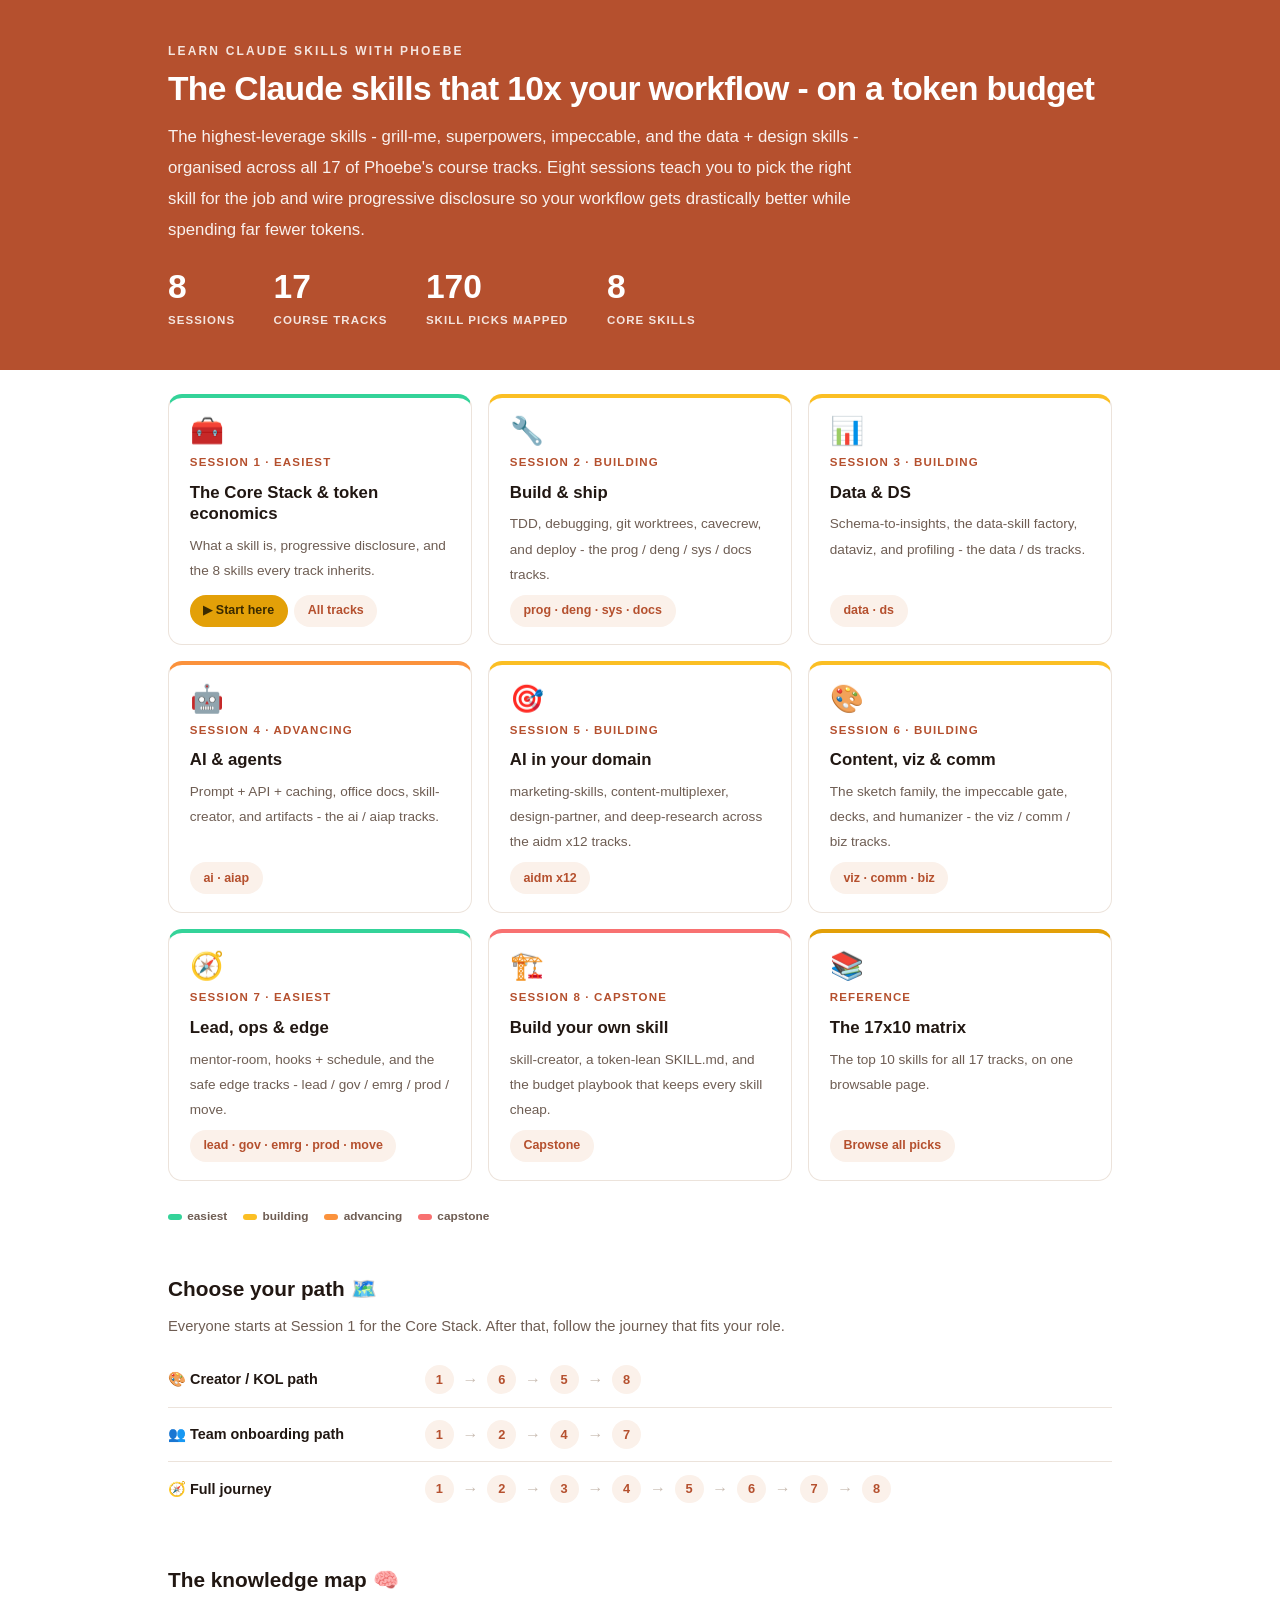
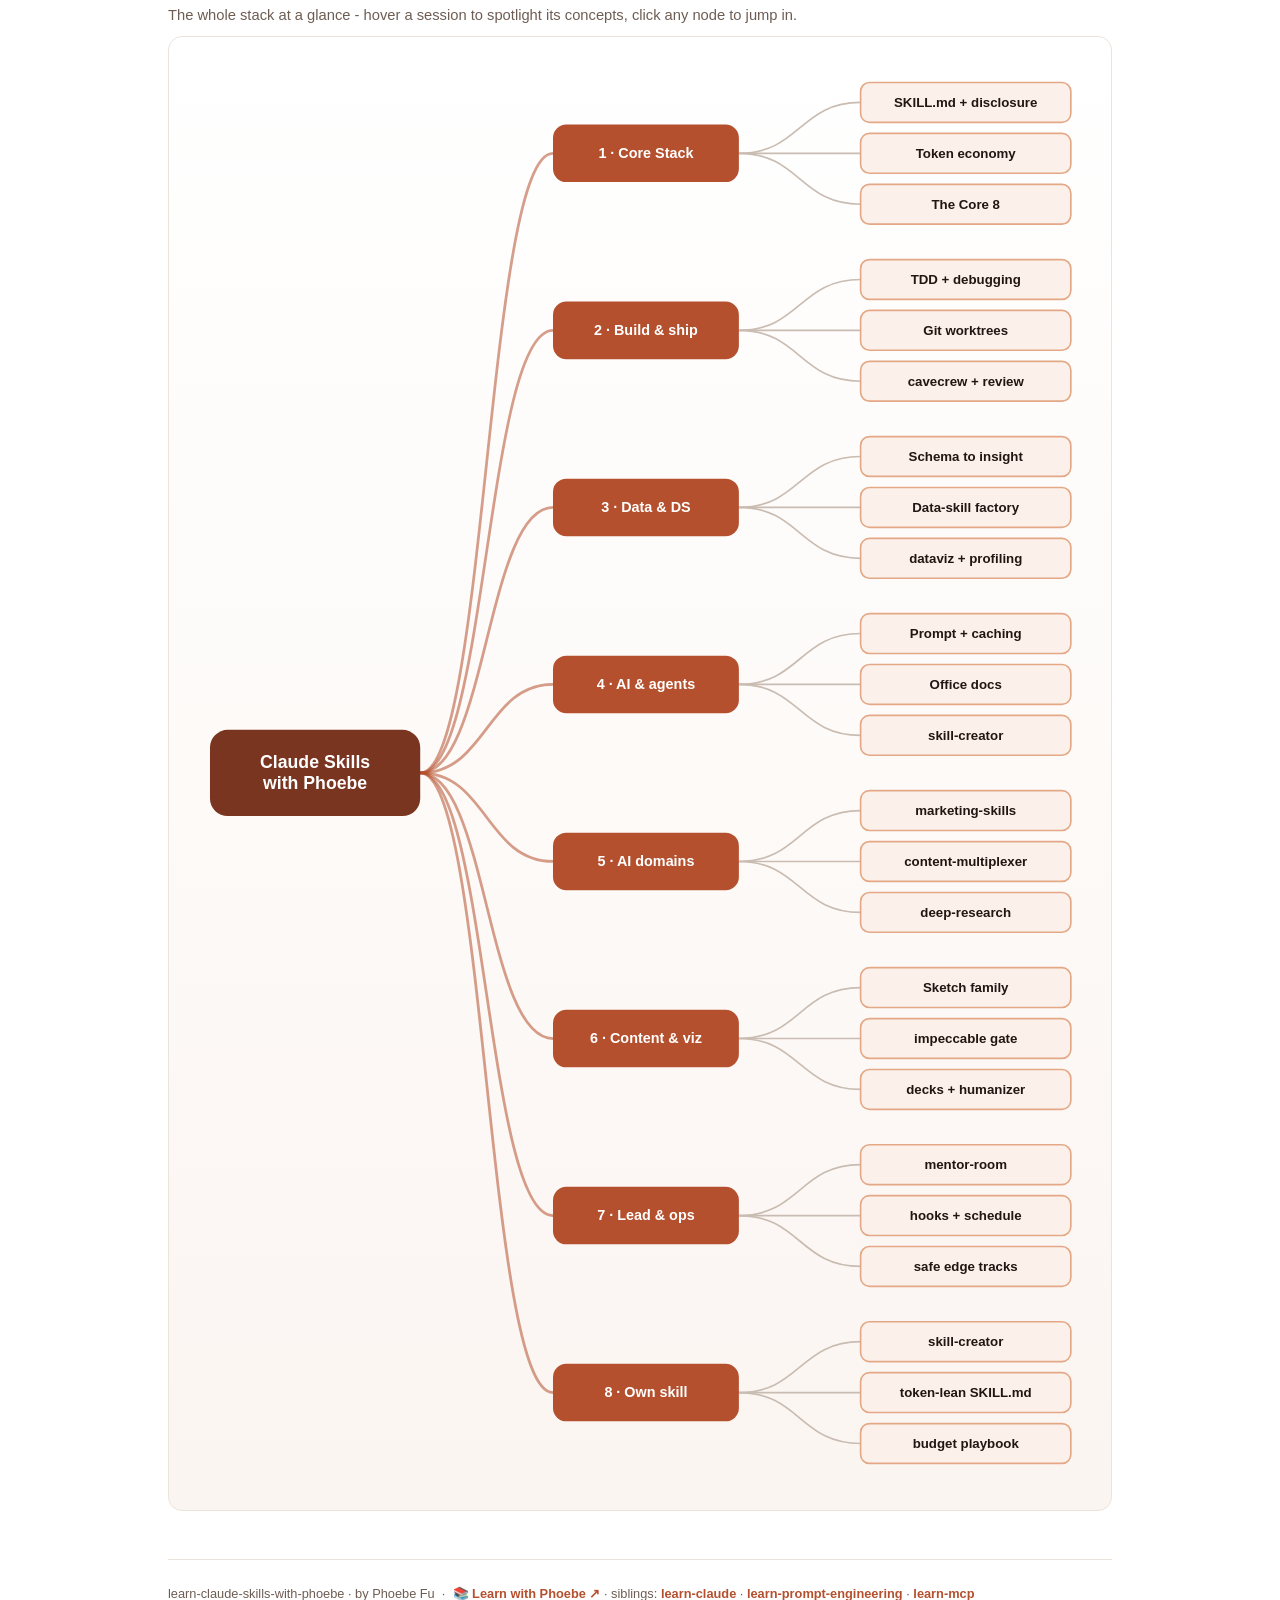
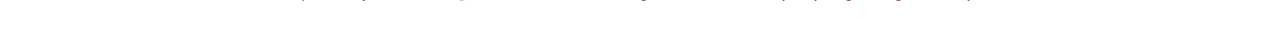
==== index.html @ eaba7125 "learn-claude-skills-with-phoebe: 8-session token-lean skill course + 17x10 matrix Co-Authored-By: Cl" ====
<!DOCTYPE html>
<html lang="en">
<head>
<meta charset="UTF-8">
<meta name="viewport" content="width=device-width, initial-scale=1.0">
<title>learn claude skills with phoebe - the token-lean skill stack</title>
<link rel="stylesheet" href="assets/style.css?v=1">
<style>
  .stats-row { display: flex; gap: 2.4rem; margin-top: 1.5rem; flex-wrap: wrap; }
  .stat b { display: block; font-size: 2.1rem; font-weight: 800; line-height: 1.05; font-variant-numeric: tabular-nums; }
  .stat span { font-size: .72rem; opacity: .85; text-transform: uppercase; letter-spacing: .09em; font-weight: 600; }

  .course-grid { display: grid; grid-template-columns: repeat(auto-fit, minmax(17rem, 1fr)); gap: 1rem; margin-top: 1.5rem; }
  .course-card {
    border: 1px solid var(--hairline);
    border-top: 4px solid var(--diff, var(--indigo));
    border-radius: var(--radius);
    padding: 1.2rem 1.3rem 1.1rem;
    display: flex;
    flex-direction: column;
    gap: .5rem;
    text-decoration: none;
    color: var(--ink);
    background: #fff;
    transition: box-shadow .15s ease, border-color .15s ease, transform .15s ease;
    position: relative;
  }
  .course-card:hover { border-color: var(--indigo-soft); border-top-color: var(--diff, var(--indigo)); box-shadow: 0 8px 28px rgba(122,53,32,.14); transform: translateY(-3px); }
  .course-card .cicon { font-size: 1.7rem; line-height: 1; }
  .course-card .cnum { font-size: .72rem; font-weight: 700; color: var(--indigo); text-transform: uppercase; letter-spacing: .1em; }
  .course-card h3 { font-size: 1.05rem; font-weight: 800; line-height: 1.3; }
  .course-card p { font-size: .85rem; color: var(--muted); flex: 1; }
  .course-card .meta { display: flex; gap: .4rem; flex-wrap: wrap; }

  .diff-legend { display: flex; gap: 1rem; margin-top: 1.6rem; font-size: .74rem; color: var(--muted); font-weight: 600; flex-wrap: wrap; }
  .diff-legend i { display: inline-block; width: .85rem; height: .35rem; border-radius: 999px; margin-right: .35rem; vertical-align: middle; }

  .paths { margin-top: 2.6rem; }
  .paths h2 { font-size: 1.3rem; font-weight: 800; margin-bottom: .3rem; }
  .paths .plede { color: var(--muted); font-size: .92rem; margin-bottom: .8rem; }
  .path { display: flex; gap: .55rem; align-items: center; padding: .75rem 0; border-bottom: .5px solid var(--hairline); flex-wrap: wrap; }
  .path:last-child { border-bottom: none; }
  .path b { min-width: 15.5rem; font-size: .9rem; }
  .path .pstep { background: var(--indigo-50); color: var(--indigo); border-radius: 999px; padding: .16rem .68rem; font-weight: 700; font-size: .8rem; text-decoration: none; transition: all .12s ease; }
  .path .pstep:hover { background: var(--indigo); color: #fff; }
  .path .parr { color: var(--faint); font-weight: 700; }

  .mm-section { margin-top: 1.6rem; }
  .mm-section h2 { font-size: 1.3rem; font-weight: 800; margin-bottom: .2rem; }
  .mm-section .mm-lede { color: var(--muted); font-size: .92rem; margin-bottom: .4rem; }
  .mm-wrap { border: 1px solid var(--hairline); border-radius: var(--radius); background: linear-gradient(180deg,#fff, #FBF5F1); padding: .6rem; overflow-x: auto; }
  .mm-svg { width: 100%; height: auto; display: block; max-width: 60rem; margin: 0 auto; min-width: 34rem; }
  .mm-link { cursor: pointer; text-decoration: none; }
  .mm-node rect { transition: opacity .15s ease, filter .15s ease; }
  .mm-node text { pointer-events: none; }
  .mm-link:hover .mm-node rect { filter: brightness(1.06); }
  .mm-edge { transition: opacity .15s ease; }
</style>
</head>
<body>

<header class="masthead">
  <div class="wrap">
    <div class="eyebrow">Learn Claude Skills with Phoebe</div>
    <h1>The Claude skills that <span class="accent">10x your workflow</span> - on a token budget</h1>
    <p class="sub">The highest-leverage skills - grill-me, superpowers, impeccable, and the data + design skills - organised across all 17 of Phoebe's course tracks. Eight sessions teach you to pick the right skill for the job and wire progressive disclosure so your workflow gets drastically better while spending far fewer tokens.</p>
    <div class="stats-row">
      <div class="stat"><b data-count="8">8</b><span>sessions</span></div>
      <div class="stat"><b data-count="17">17</b><span>course tracks</span></div>
      <div class="stat"><b data-count="170">170</b><span>skill picks mapped</span></div>
      <div class="stat"><b data-count="8">8</b><span>core skills</span></div>
    </div>
  </div>
</header>

<main class="wrap">


  <section class="section">
    <div class="course-grid">
      <a class="course-card" href="courses/01-core-stack.html" style="--diff:#34D399">
        <span class="cicon">🧰</span>
        <span class="cnum">Session 1 · easiest</span>
        <h3>The Core Stack &amp; token economics</h3>
        <p>What a skill is, progressive disclosure, and the 8 skills every track inherits.</p>
        <span class="meta"><span class="pill amber">▶ Start here</span><span class="pill light">All tracks</span></span>
      </a>
      <a class="course-card" href="courses/02-build-ship.html" style="--diff:#FBBF24">
        <span class="cicon">🔧</span>
        <span class="cnum">Session 2 · building</span>
        <h3>Build &amp; ship</h3>
        <p>TDD, debugging, git worktrees, cavecrew, and deploy - the prog / deng / sys / docs tracks.</p>
        <span class="meta"><span class="pill light">prog · deng · sys · docs</span></span>
      </a>
      <a class="course-card" href="courses/03-data-ds.html" style="--diff:#FBBF24">
        <span class="cicon">📊</span>
        <span class="cnum">Session 3 · building</span>
        <h3>Data &amp; DS</h3>
        <p>Schema-to-insights, the data-skill factory, dataviz, and profiling - the data / ds tracks.</p>
        <span class="meta"><span class="pill light">data · ds</span></span>
      </a>
      <a class="course-card" href="courses/04-ai-agents.html" style="--diff:#FB923C">
        <span class="cicon">🤖</span>
        <span class="cnum">Session 4 · advancing</span>
        <h3>AI &amp; agents</h3>
        <p>Prompt + API + caching, office docs, skill-creator, and artifacts - the ai / aiap tracks.</p>
        <span class="meta"><span class="pill light">ai · aiap</span></span>
      </a>
      <a class="course-card" href="courses/05-ai-domains.html" style="--diff:#FBBF24">
        <span class="cicon">🎯</span>
        <span class="cnum">Session 5 · building</span>
        <h3>AI in your domain</h3>
        <p>marketing-skills, content-multiplexer, design-partner, and deep-research across the aidm x12 tracks.</p>
        <span class="meta"><span class="pill light">aidm x12</span></span>
      </a>
      <a class="course-card" href="courses/06-content-viz-comm.html" style="--diff:#FBBF24">
        <span class="cicon">🎨</span>
        <span class="cnum">Session 6 · building</span>
        <h3>Content, viz &amp; comm</h3>
        <p>The sketch family, the impeccable gate, decks, and humanizer - the viz / comm / biz tracks.</p>
        <span class="meta"><span class="pill light">viz · comm · biz</span></span>
      </a>
      <a class="course-card" href="courses/07-lead-ops-edge.html" style="--diff:#34D399">
        <span class="cicon">🧭</span>
        <span class="cnum">Session 7 · easiest</span>
        <h3>Lead, ops &amp; edge</h3>
        <p>mentor-room, hooks + schedule, and the safe edge tracks - lead / gov / emrg / prod / move.</p>
        <span class="meta"><span class="pill light">lead · gov · emrg · prod · move</span></span>
      </a>
      <a class="course-card" href="courses/08-build-your-own-skill.html" style="--diff:#F87171">
        <span class="cicon">🏗️</span>
        <span class="cnum">Session 8 · capstone</span>
        <h3>Build your own skill</h3>
        <p>skill-creator, a token-lean SKILL.md, and the budget playbook that keeps every skill cheap.</p>
        <span class="meta"><span class="pill light">Capstone</span></span>
      </a>
      <a class="course-card" href="00-matrix.html" style="--diff:#E3A008">
        <span class="cicon">📚</span>
        <span class="cnum">Reference</span>
        <h3>The 17x10 matrix</h3>
        <p>The top 10 skills for all 17 tracks, on one browsable page.</p>
        <span class="meta"><span class="pill light">Browse all picks</span></span>
      </a>
    </div>
    <div class="diff-legend">
      <span><i style="background:#34D399"></i>easiest</span>
      <span><i style="background:#FBBF24"></i>building</span>
      <span><i style="background:#FB923C"></i>advancing</span>
      <span><i style="background:#F87171"></i>capstone</span>
    </div>

    <div class="paths">
      <h2>Choose your path 🗺️</h2>
      <p class="plede">Everyone starts at Session 1 for the Core Stack. After that, follow the journey that fits your role.</p>
      <div class="path"><b>🎨 Creator / KOL path</b>
        <a class="pstep" href="courses/01-core-stack.html">1</a><span class="parr">→</span>
        <a class="pstep" href="courses/06-content-viz-comm.html">6</a><span class="parr">→</span>
        <a class="pstep" href="courses/05-ai-domains.html">5</a><span class="parr">→</span>
        <a class="pstep" href="courses/08-build-your-own-skill.html">8</a>
      </div>
      <div class="path"><b>👥 Team onboarding path</b>
        <a class="pstep" href="courses/01-core-stack.html">1</a><span class="parr">→</span>
        <a class="pstep" href="courses/02-build-ship.html">2</a><span class="parr">→</span>
        <a class="pstep" href="courses/04-ai-agents.html">4</a><span class="parr">→</span>
        <a class="pstep" href="courses/07-lead-ops-edge.html">7</a>
      </div>
      <div class="path"><b>🧭 Full journey</b>
        <a class="pstep" href="courses/01-core-stack.html">1</a><span class="parr">→</span>
        <a class="pstep" href="courses/02-build-ship.html">2</a><span class="parr">→</span>
        <a class="pstep" href="courses/03-data-ds.html">3</a><span class="parr">→</span>
        <a class="pstep" href="courses/04-ai-agents.html">4</a><span class="parr">→</span>
        <a class="pstep" href="courses/05-ai-domains.html">5</a><span class="parr">→</span>
        <a class="pstep" href="courses/06-content-viz-comm.html">6</a><span class="parr">→</span>
        <a class="pstep" href="courses/07-lead-ops-edge.html">7</a><span class="parr">→</span>
        <a class="pstep" href="courses/08-build-your-own-skill.html">8</a>
      </div>
    </div>
  </section>

  <section class="section mm-section">
    <h2>The knowledge map 🧠</h2>
    <p class="mm-lede">The whole stack at a glance - hover a session to spotlight its concepts, click any node to jump in.</p>
    <div class="mm-wrap"><div id="mindmap"></div></div>
  </section>

  <footer class="pagefoot">
    <span>learn-claude-skills-with-phoebe · by Phoebe Fu &nbsp;·&nbsp; 📚 <a href="https://phoebefu6.github.io/learn-with-phoebe/">Learn with Phoebe ↗</a> · siblings: <a href="https://phoebefu6.github.io/learn-claude-with-phoebe/">learn-claude</a> · <a href="https://phoebefu6.github.io/learn-prompt-engineering-with-phoebe/">learn-prompt-engineering</a> · <a href="https://phoebefu6.github.io/learn-mcp-with-phoebe/">learn-mcp</a></span>
  </footer>
</main>

<script>
window.MINDMAP_DATA = {
  title: "Claude Skills\nwith Phoebe",
  centerColor: "#7A3520",
  sessions: [
    { label: "Core Stack", href: "courses/01-core-stack.html", color: "#34D399",
      concepts: [
        { label: "SKILL.md + disclosure", href: "courses/01-core-stack.html" },
        { label: "Token economy", href: "courses/01-core-stack.html" },
        { label: "The Core 8", href: "courses/01-core-stack.html" } ] },
    { label: "Build & ship", href: "courses/02-build-ship.html", color: "#FBBF24",
      concepts: [
        { label: "TDD + debugging", href: "courses/02-build-ship.html" },
        { label: "Git worktrees", href: "courses/02-build-ship.html" },
        { label: "cavecrew + review", href: "courses/02-build-ship.html" } ] },
    { label: "Data & DS", href: "courses/03-data-ds.html", color: "#FBBF24",
      concepts: [
        { label: "Schema to insight", href: "courses/03-data-ds.html" },
        { label: "Data-skill factory", href: "courses/03-data-ds.html" },
        { label: "dataviz + profiling", href: "courses/03-data-ds.html" } ] },
    { label: "AI & agents", href: "courses/04-ai-agents.html", color: "#FB923C",
      concepts: [
        { label: "Prompt + caching", href: "courses/04-ai-agents.html" },
        { label: "Office docs", href: "courses/04-ai-agents.html" },
        { label: "skill-creator", href: "courses/04-ai-agents.html" } ] },
    { label: "AI domains", href: "courses/05-ai-domains.html", color: "#FBBF24",
      concepts: [
        { label: "marketing-skills", href: "courses/05-ai-domains.html" },
        { label: "content-multiplexer", href: "courses/05-ai-domains.html" },
        { label: "deep-research", href: "courses/05-ai-domains.html" } ] },
    { label: "Content & viz", href: "courses/06-content-viz-comm.html", color: "#FBBF24",
      concepts: [
        { label: "Sketch family", href: "courses/06-content-viz-comm.html" },
        { label: "impeccable gate", href: "courses/06-content-viz-comm.html" },
        { label: "decks + humanizer", href: "courses/06-content-viz-comm.html" } ] },
    { label: "Lead & ops", href: "courses/07-lead-ops-edge.html", color: "#34D399",
      concepts: [
        { label: "mentor-room", href: "courses/07-lead-ops-edge.html" },
        { label: "hooks + schedule", href: "courses/07-lead-ops-edge.html" },
        { label: "safe edge tracks", href: "courses/07-lead-ops-edge.html" } ] },
    { label: "Own skill", href: "courses/08-build-your-own-skill.html", color: "#F87171",
      concepts: [
        { label: "skill-creator", href: "courses/08-build-your-own-skill.html" },
        { label: "token-lean SKILL.md", href: "courses/08-build-your-own-skill.html" },
        { label: "budget playbook", href: "courses/08-build-your-own-skill.html" } ] }
  ]
};
</script>
<script src="assets/mindmap.js?v=1"></script>
<script src="assets/app.js?v=1"></script>
</body>
</html>
---- assets/style.css ----
/* learn-claude-with-phoebe - editorial bold design system
   Accent: indigo #B5502E · Ink: #211712 · Flagship: amber #E3A008 */

:root {
  --indigo: #B5502E;
  --indigo-deep: #7A3520;
  --indigo-mid: #CC785C;
  --indigo-soft: #E4A886;
  --indigo-50: #FBF1EA;
  --ink: #211712;
  --muted: #6E5D53;
  --faint: #C9BCB2;
  --hairline: #ECE3DB;
  --amber: #E3A008;
  --amber-ink: #3A2A00;
  --amber-50: #FFF6E2;
  --paper: #FFFFFF;
  --code-bg: #211712;
  --code-ink: #EADFD6;
  --radius: 14px;
}

* { margin: 0; padding: 0; box-sizing: border-box; }

html { font-size: 16px; scroll-behavior: smooth; }
html.zoom-125 { font-size: 20px; }
html.zoom-150 { font-size: 24px; }

body {
  font-family: "Inter", -apple-system, BlinkMacSystemFont, "Segoe UI", Roboto, sans-serif;
  background: var(--paper);
  color: var(--ink);
  line-height: 1.85;
  font-feature-settings: "tnum";
}

.wrap { max-width: 62rem; margin: 0 auto; padding: 0 1.5rem; }

/* ---------- header band ---------- */
.masthead {
  background: var(--indigo);
  color: #fff;
  padding: 2.5rem 0 2.25rem;
}
.masthead .eyebrow {
  font-size: .75rem;
  letter-spacing: .18em;
  text-transform: uppercase;
  opacity: .85;
  font-weight: 600;
}
.masthead h1 {
  font-size: 2.1rem;
  line-height: 1.15;
  font-weight: 800;
  margin: .5rem 0 .75rem;
  letter-spacing: -.02em;
}
.masthead h1 .accent { color: inherit; }
.masthead .sub { font-size: 1.05rem; opacity: .92; max-width: 44rem; }

.chip-row { display: flex; flex-wrap: wrap; gap: .5rem; margin-top: 1.1rem; }
.chip {
  display: inline-flex;
  align-items: center;
  gap: .35rem;
  border-radius: 999px;
  padding: .25rem .8rem;
  font-size: .78rem;
  font-weight: 600;
  white-space: nowrap;
}
.chip.level { background: #fff; color: var(--indigo); }
.chip.audience { background: rgba(255,255,255,.16); color: #fff; border: 1px solid rgba(255,255,255,.35); }
.chip.time { background: var(--ink); color: #fff; font-variant-numeric: tabular-nums; }

/* ---------- agenda bar ---------- */
.agenda {
  display: flex;
  border-radius: 999px;
  overflow: hidden;
  margin: 1.4rem 0 0;
  font-size: .72rem;
  font-weight: 600;
  text-align: center;
  color: #fff;
}
.agenda span { padding: .45rem .3rem; white-space: nowrap; overflow: hidden; text-overflow: ellipsis; }
.agenda .a1 { background: var(--indigo-deep); }
.agenda .a2 { background: var(--indigo-mid); }
.agenda .a3 { background: var(--amber); color: var(--amber-ink); }
.agenda .a4 { background: var(--indigo-soft); }

/* ---------- toolbar ---------- */
.toolbar {
  position: sticky;
  top: 0;
  z-index: 40;
  background: rgba(255,255,255,.94);
  backdrop-filter: blur(6px);
  border-bottom: 1px solid var(--hairline);
  padding: .55rem 0;
}
.toolbar .wrap { display: flex; align-items: center; gap: .6rem; }
.toolbar .crumb { font-size: .8rem; color: var(--muted); font-weight: 600; margin-right: auto; }
.toolbar .crumb a { color: var(--indigo); text-decoration: none; }
.btn {
  border: 1px solid var(--hairline);
  background: #fff;
  color: var(--ink);
  border-radius: 999px;
  padding: .35rem .9rem;
  font-size: .78rem;
  font-weight: 600;
  cursor: pointer;
  font-family: inherit;
  transition: all .15s ease;
}
.btn:hover { border-color: var(--indigo); color: var(--indigo); }
.btn.primary { background: var(--indigo); border-color: var(--indigo); color: #fff; }
.btn.primary:hover { background: var(--indigo-deep); }

/* ---------- sections ---------- */
main { padding: 2.5rem 0 4rem; }

.section { margin-bottom: 2.8rem; }
.section-kicker { margin-bottom: 1rem; }
.section-kicker .klabel {
  display: block;
  font-size: .72rem;
  text-transform: uppercase;
  letter-spacing: .1em;
  color: var(--indigo);
  font-weight: 700;
  margin-bottom: .35rem;
}
.section-kicker h2 {
  font-size: 1.45rem;
  font-weight: 800;
  letter-spacing: -.01em;
  display: flex;
  align-items: center;
  gap: .7rem;
  flex-wrap: wrap;
}
.section-kicker .tag {
  border-radius: 999px;
  padding: .18rem .7rem;
  font-size: .7rem;
  font-weight: 700;
  text-transform: uppercase;
  letter-spacing: .08em;
}
.tag.concept { background: var(--indigo-50); color: var(--indigo); }
.tag.demo { background: var(--amber-50); color: var(--amber-ink); }
.tag.exercise { background: var(--ink); color: #fff; }

.lede { color: var(--muted); max-width: 46rem; margin-bottom: 1.4rem; line-height: 1.8; }

/* live vs self-study markers on cards */
.mode {
  font-size: .64rem;
  font-weight: 700;
  text-transform: uppercase;
  letter-spacing: .07em;
  padding: .14rem .6rem;
  border-radius: 999px;
  flex: none;
}
.mode.live { background: var(--indigo); color: #fff; }
.mode.self { background: #fff; color: var(--muted); border: 1px solid var(--hairline); }

/* ---------- accordions ---------- */
details.card {
  border: 1px solid var(--hairline);
  border-radius: var(--radius);
  margin-bottom: .8rem;
  overflow: hidden;
  background: #fff;
}
details.card[open] { border-color: var(--indigo-soft); box-shadow: 0 8px 28px rgba(181,80,46,.08); }
details.card summary {
  list-style: none;
  cursor: pointer;
  padding: 1rem 1.25rem;
  display: flex;
  align-items: center;
  gap: .75rem;
  font-weight: 700;
  font-size: 1.02rem;
  user-select: none;
}
details.card summary::-webkit-details-marker { display: none; }
details.card summary .dot {
  width: .6rem; height: .6rem;
  border-radius: 999px;
  background: var(--indigo);
  flex: none;
}
details.card summary .mini { margin-left: auto; font-size: .72rem; color: var(--muted); font-weight: 600; white-space: nowrap; }
details.card summary .caret { transition: transform .2s ease; color: var(--indigo); font-size: .8rem; }
details.card[open] summary .caret { transform: rotate(90deg); }
details.card .body { padding: 0 1.25rem 1.4rem; border-top: 1px solid var(--hairline); padding-top: 1.15rem; }
details.card .body p { margin-bottom: 1.05rem; max-width: 48rem; }
details.card .body p:last-child { margin-bottom: 0; }
details.card .body ul, details.card .body ol { margin: 0 0 1.1rem 1.2rem; max-width: 47rem; }
details.card .body li { margin-bottom: .65rem; }
details.card .body h4 { font-size: .95rem; font-weight: 700; margin: 1.1rem 0 .45rem; }
details.card .body h4:first-child { margin-top: 0; }

/* ---------- pills & legends ---------- */
.legend { display: flex; flex-wrap: wrap; gap: .5rem; margin: 0 0 1.2rem; }
.pill {
  display: inline-flex;
  align-items: center;
  gap: .4rem;
  border-radius: 999px;
  padding: .28rem .85rem;
  font-size: .78rem;
  font-weight: 600;
}
.pill.solid { background: var(--indigo); color: #fff; }
.pill.light { background: var(--indigo-50); color: var(--indigo); }
.pill.inkpill { background: var(--ink); color: #fff; }
.pill.amber, .pill.peach { background: var(--amber); color: var(--amber-ink); }
.pill.bare { color: var(--faint); }

/* ---------- 4D grid ---------- */
.grid-2 { display: grid; grid-template-columns: repeat(auto-fit, minmax(15rem, 1fr)); gap: .8rem; margin: .5rem 0 1rem; }
.d-card {
  border: 1px solid var(--hairline);
  border-left: 4px solid var(--indigo);
  border-radius: 10px;
  padding: 1rem 1.1rem;
}
.d-card h4 { font-size: .95rem; margin-bottom: .3rem; }
.d-card h4 .lead-letter { color: var(--indigo); }
.d-card p { font-size: .86rem; color: var(--muted); margin: 0; }

/* ---------- tables ---------- */
table.clean { width: 100%; border-collapse: collapse; font-size: .9rem; margin: .4rem 0 1rem; }
table.clean th {
  text-align: left;
  font-size: .72rem;
  text-transform: uppercase;
  letter-spacing: .08em;
  color: var(--muted);
  padding: .5rem .6rem;
  border-bottom: 2px solid var(--ink);
}
table.clean td { padding: .7rem .6rem; border-bottom: .5px solid var(--hairline); vertical-align: top; line-height: 1.7; }
table.clean td:first-child { font-weight: 600; }

/* ---------- prompt boxes ---------- */
.prompt-box {
  position: relative;
  background: var(--code-bg);
  color: var(--code-ink);
  border-radius: var(--radius);
  padding: 1.1rem 1.2rem;
  margin: 1rem 0 1.2rem;
  font-family: "SF Mono", ui-monospace, Menlo, Consolas, monospace;
  font-size: .84rem;
  line-height: 1.65;
  white-space: pre-wrap;
  word-break: break-word;
}
.prompt-box .label {
  position: absolute;
  top: -0.7rem;
  left: 1rem;
  background: var(--indigo);
  color: #fff;
  font-family: "Inter", -apple-system, sans-serif;
  font-size: .68rem;
  font-weight: 700;
  letter-spacing: .06em;
  text-transform: uppercase;
  border-radius: 999px;
  padding: .15rem .7rem;
}
.prompt-box.bad .label { background: var(--faint); color: var(--ink); }
.prompt-box.good .label { background: var(--amber); color: var(--amber-ink); }
.copy-btn {
  position: absolute;
  top: .7rem;
  right: .7rem;
  background: rgba(255,255,255,.1);
  border: 1px solid rgba(255,255,255,.25);
  color: #fff;
  border-radius: 999px;
  padding: .25rem .8rem;
  font-size: .72rem;
  font-weight: 600;
  cursor: pointer;
  font-family: "Inter", -apple-system, sans-serif;
  transition: background .15s ease;
}
.copy-btn:hover { background: rgba(255,255,255,.22); }
.copy-btn.copied { background: var(--amber); border-color: var(--amber); color: var(--amber-ink); }

/* ---------- demo steps ---------- */
.steps { counter-reset: step; margin: .6rem 0 1rem; }
.step {
  display: flex;
  gap: .9rem;
  padding: .85rem 0;
  border-bottom: .5px solid var(--hairline);
}
.step:last-child { border-bottom: none; }
.step::before {
  counter-increment: step;
  content: counter(step);
  flex: none;
  width: 1.7rem; height: 1.7rem;
  border-radius: 999px;
  background: var(--indigo-50);
  color: var(--indigo);
  font-weight: 700;
  font-size: .85rem;
  display: inline-flex;
  align-items: center;
  justify-content: center;
  margin-top: .1rem;
}
.step p { margin: 0; }

/* ---------- callouts ---------- */
.callout {
  border-radius: var(--radius);
  padding: 1rem 1.2rem;
  margin: 1rem 0;
  font-size: .92rem;
}
.callout.tip { background: var(--indigo-50); border-left: 4px solid var(--indigo); }
.callout.win { background: var(--amber-50); border-left: 4px solid var(--amber); }
.callout strong:first-child { display: block; margin-bottom: .2rem; }

.callout.example {
  background: #FFFFFF;
  border: 1px solid var(--hairline);
  border-left: 4px solid var(--amber);
  font-size: .9rem;
}
.callout.example .ex-pill {
  display: inline-block;
  background: var(--amber);
  color: var(--amber-ink);
  border-radius: 999px;
  padding: .15rem .7rem;
  font-size: .68rem;
  font-weight: 700;
  text-transform: uppercase;
  letter-spacing: .06em;
  margin-bottom: .5rem;
}
.callout.example p { margin: 0 0 .75rem; max-width: 47rem; }
.callout.example p:last-child { margin-bottom: 0; }
.callout.example ul { margin: 0 0 0 1.1rem; max-width: 46rem; }
.callout.example li { margin-bottom: .6rem; }
.callout.example li:last-child { margin-bottom: 0; }

/* ---------- zoomable figures ---------- */
figure.zoomable {
  border: 1px solid var(--hairline);
  border-radius: var(--radius);
  padding: 1.2rem;
  margin: 1rem 0 1.4rem;
  cursor: zoom-in;
  transition: box-shadow .15s ease;
  background: #fff;
}
figure.zoomable:hover { box-shadow: 0 8px 28px rgba(181,80,46,.12); }
figure.zoomable svg, figure.zoomable img { width: 100%; height: auto; display: block; }
figure.zoomable figcaption {
  margin-top: .6rem;
  font-size: .76rem;
  color: var(--muted);
  font-weight: 600;
  display: flex;
  align-items: center;
  gap: .4rem;
}

.lightbox {
  position: fixed;
  inset: 0;
  z-index: 100;
  background: rgba(33,23,18,.9);
  display: none;
  align-items: center;
  justify-content: center;
  padding: 3vh 3vw;
  cursor: zoom-out;
}
.lightbox.open { display: flex; }
.lightbox .inner {
  background: #fff;
  border-radius: var(--radius);
  padding: 2rem;
  max-width: 94vw;
  max-height: 92vh;
  overflow: auto;
}
.lightbox .inner svg, .lightbox .inner img { width: min(88vw, 70rem); height: auto; }
.lightbox .close-hint {
  position: fixed;
  top: 1rem; right: 1.4rem;
  color: #fff;
  font-size: .8rem;
  font-weight: 600;
  opacity: .8;
}

/* ---------- courses covered ---------- */
.covered { border: 1px solid var(--hairline); border-radius: var(--radius); overflow: hidden; }
.covered-row {
  display: flex;
  align-items: baseline;
  gap: .8rem;
  padding: .75rem 1.1rem;
  border-bottom: .5px solid var(--hairline);
  font-size: .9rem;
}
.covered-row:last-child { border-bottom: none; }
.covered-row .status { flex: none; }
.covered-row .name { font-weight: 600; }
.covered-row .note { margin-left: auto; color: var(--muted); font-size: .78rem; text-align: right; }

/* ---------- cheat sheet footer ---------- */
.cheat {
  background: var(--ink);
  color: #fff;
  border-radius: var(--radius);
  padding: 1.6rem 1.6rem 1.3rem;
  margin-top: 3rem;
}
.cheat h3 { font-size: 1.1rem; margin-bottom: 1rem; }
.cheat h3 span { color: var(--indigo-soft); }
.cheat .grid-2 { gap: 1rem; }
.cheat .cheat-item { border-left: 3px solid var(--indigo-mid); padding-left: .8rem; }
.cheat .cheat-item b { display: block; font-size: .85rem; color: var(--indigo-soft); }
.cheat .cheat-item span { font-size: .82rem; opacity: .85; }

footer.pagefoot {
  border-top: 1px solid var(--hairline);
  margin-top: 3rem;
  padding: 1.4rem 0 2.5rem;
  font-size: .8rem;
  color: var(--muted);
  display: flex;
  justify-content: space-between;
  flex-wrap: wrap;
  gap: .8rem;
}
footer.pagefoot a { color: var(--indigo); text-decoration: none; font-weight: 600; }

/* ---------- wayfinding: reading progress + section dots + part numbers ---------- */

#progress-bar {
  position: fixed;
  top: 0; left: 0;
  height: 3px;
  width: 0;
  background: linear-gradient(90deg, var(--indigo), var(--amber));
  z-index: 90;
}

.pagenav {
  position: fixed;
  right: 1.1rem;
  top: 50%;
  transform: translateY(-50%);
  z-index: 50;
  display: flex;
  flex-direction: column;
  gap: .55rem;
}
.pagenav a {
  width: .68rem; height: .68rem;
  border-radius: 999px;
  background: #fff;
  border: 2px solid var(--faint);
  display: block;
  position: relative;
  transition: all .15s ease;
}
.pagenav a:hover { border-color: var(--indigo); transform: scale(1.3); }
.pagenav a.active { background: var(--indigo); border-color: var(--indigo); }
.pagenav a .nlabel {
  position: absolute;
  right: 1.4rem;
  top: 50%;
  transform: translateY(-50%);
  background: var(--ink);
  color: #fff;
  font-size: .7rem;
  font-weight: 600;
  padding: .22rem .65rem;
  border-radius: 6px;
  white-space: nowrap;
  opacity: 0;
  pointer-events: none;
  transition: opacity .15s ease;
}
.pagenav a:hover .nlabel { opacity: 1; }
@media (max-width: 74rem) { .pagenav { display: none; } }

main { counter-reset: partnum -1; }
.section .section-kicker { position: relative; }
.section .section-kicker::before {
  counter-increment: partnum;
  content: counter(partnum, decimal-leading-zero);
  position: absolute;
  right: 0;
  top: -1.2rem;
  font-size: 4.4rem;
  font-weight: 800;
  color: var(--indigo-50);
  line-height: 1;
  font-variant-numeric: tabular-nums;
  pointer-events: none;
  z-index: 0;
}
.section .section-kicker > * { position: relative; z-index: 1; }

details.card summary { transition: background .15s ease; }
details.card summary:hover { background: #FDF8F4; }

/* ---------- journey strip: you are here in the series ---------- */
.journey {
  display: flex;
  align-items: center;
  gap: .45rem;
  margin-top: 1.1rem;
  flex-wrap: wrap;
}
.journey .jlabel { font-size: .7rem; font-weight: 700; text-transform: uppercase; letter-spacing: .09em; opacity: .8; margin-right: .3rem; }
.journey a {
  width: 1.7rem; height: 1.7rem;
  border-radius: 999px;
  display: inline-flex;
  align-items: center;
  justify-content: center;
  font-size: .8rem;
  font-weight: 700;
  text-decoration: none;
  color: #fff;
  border: 1.5px solid rgba(255,255,255,.45);
  transition: all .15s ease;
  font-variant-numeric: tabular-nums;
}
.journey a:hover { border-color: #fff; transform: scale(1.12); }
.journey a.here { background: #fff; color: var(--indigo); border-color: #fff; }
.journey a.dd-chip { width: auto; border-radius: 999px; padding: 0 .7rem; font-size: .72rem; }

/* ---------- check-yourself quiz ---------- */
.quiz-q {
  border: 1px solid var(--hairline);
  border-radius: var(--radius);
  padding: 1.1rem 1.25rem 1rem;
  margin-bottom: .9rem;
  background: #fff;
}
.quiz-q .qtext { font-weight: 700; margin-bottom: .7rem; }
.quiz-q .qopt {
  display: block;
  width: 100%;
  text-align: left;
  background: #fff;
  border: 1px solid var(--hairline);
  border-radius: 10px;
  padding: .6rem .9rem;
  margin-bottom: .5rem;
  font-size: .9rem;
  font-family: inherit;
  color: var(--ink);
  cursor: pointer;
  transition: all .15s ease;
}
.quiz-q .qopt:hover { border-color: var(--indigo); background: var(--indigo-50); }
.quiz-q .qopt.correct { background: var(--indigo); border-color: var(--indigo); color: #fff; font-weight: 600; }
.quiz-q .qopt.correct::after { content: "  ✓"; }
.quiz-q .qopt.wrong { background: #FEF2F2; border-color: #FCA5A5; color: #991B1B; animation: qshake .3s ease; }
.quiz-q .qopt.wrong::after { content: "  ✗ try again"; font-size: .78rem; }
.quiz-q .qopt:disabled { cursor: default; }
.quiz-q .qwhy {
  display: none;
  background: var(--amber-50);
  border-left: 4px solid var(--amber);
  border-radius: 8px;
  padding: .6rem .9rem;
  font-size: .86rem;
  margin-top: .3rem;
}
.quiz-q.answered .qwhy { display: block; }
@keyframes qshake {
  0%, 100% { transform: translateX(0); }
  25% { transform: translateX(-5px); }
  75% { transform: translateX(5px); }
}
.quiz-score { font-weight: 700; color: var(--indigo); margin-top: .4rem; }

@media (prefers-reduced-motion: reduce) {
  .quiz-q .qopt.wrong { animation: none; }
  .journey a:hover { transform: none; }
}

/* ---------- micro-interactions (react-bits inspired, vanilla) ---------- */

/* BlurText: staggered word reveal on the masthead headline */
.masthead h1 .bw {
  display: inline-block;
  opacity: 0;
  filter: blur(8px);
  transform: translateY(.35em);
  animation: bw-in .7s cubic-bezier(.22,.9,.35,1) forwards;
  animation-delay: var(--bw-delay, 0s);
}
@keyframes bw-in {
  to { opacity: 1; filter: blur(0); transform: translateY(0); }
}

/* SpotlightCard: cursor-following highlight on accordion cards */
details.card { position: relative; }
details.card::after {
  content: "";
  position: absolute;
  inset: 0;
  pointer-events: none;
  opacity: 0;
  transition: opacity .3s ease;
  background: radial-gradient(320px circle at var(--mx, 50%) var(--my, 50%), rgba(181,80,46,.09), transparent 65%);
}
details.card:hover::after { opacity: 1; }

/* ScrollReveal: sections rise in as they enter the viewport */
.js-reveal .section {
  opacity: 0;
  transform: translateY(16px);
  transition: opacity .6s ease, transform .6s cubic-bezier(.22,.9,.35,1);
}
.js-reveal .section.revealed { opacity: 1; transform: none; }

@media (prefers-reduced-motion: reduce) {
  .masthead h1 .bw { animation: none; opacity: 1; filter: none; transform: none; }
  details.card::after { display: none; }
  .js-reveal .section { opacity: 1; transform: none; transition: none; }
}

@media (max-width: 40rem) {
  .masthead h1 { font-size: 1.6rem; }
  .agenda span { font-size: .6rem; }
  .toolbar .crumb { display: none; }
}

@media print {
  .toolbar, .copy-btn { display: none; }
  details.card { border: 1px solid #ccc; }
}
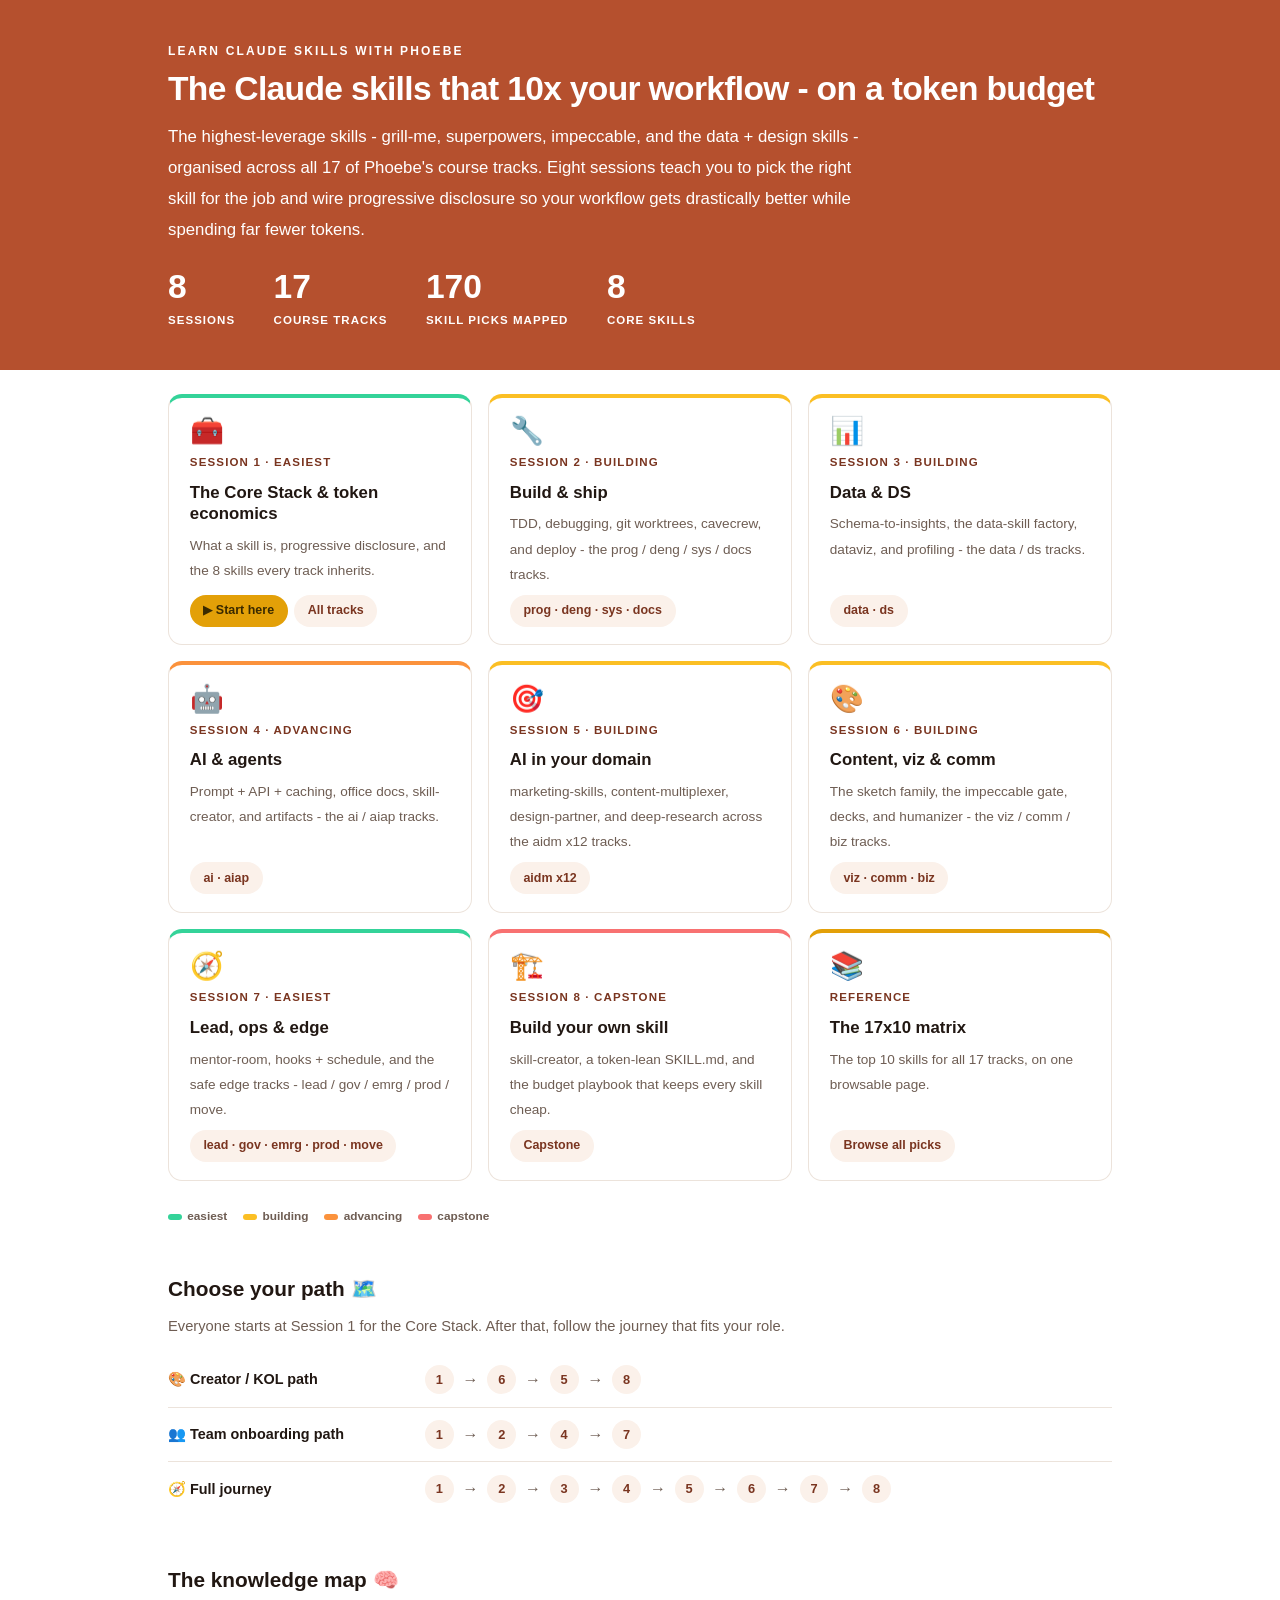
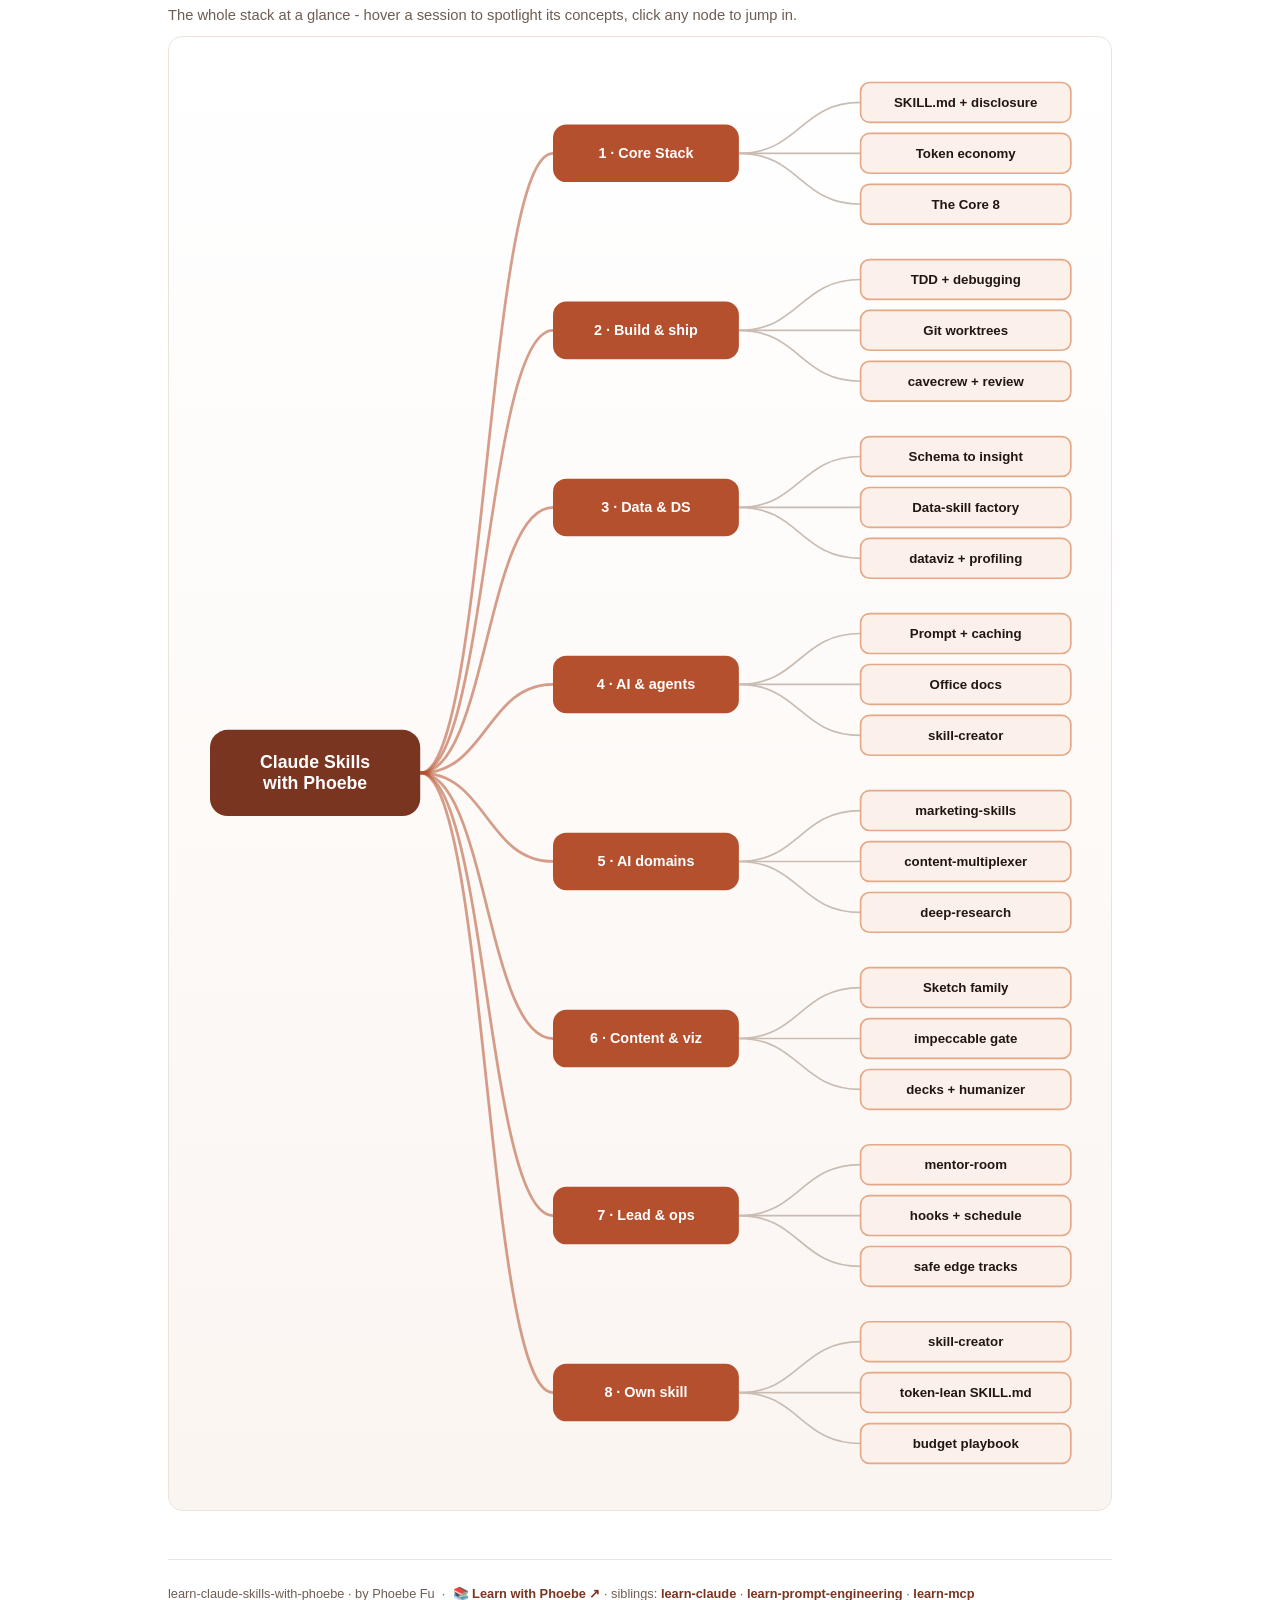
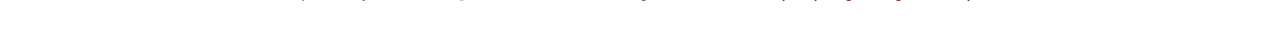
==== commit 9f9df5c9: "Light surfaces everywhere: lightbox, cheat panel, code boxes; contrast and phone-width fixes Every d" ====
--- a/index.html
+++ b/index.html
@@ -3,12 +3,27 @@
 <head>
 <meta charset="UTF-8">
 <meta name="viewport" content="width=device-width, initial-scale=1.0">
+<!-- social:start -->
+<meta name="description" content="The highest-leverage skills - grill-me, superpowers, impeccable, and the data + design skills - organised across all 17 of Phoebe&#x27;s course tracks. Eight sessions teach you to pick the right...">
+<meta property="og:type" content="article">
+<meta property="og:site_name" content="Learn with Phoebe">
+<meta property="og:title" content="learn claude skills with phoebe - the token-lean skill stack">
+<meta property="og:description" content="The highest-leverage skills - grill-me, superpowers, impeccable, and the data + design skills - organised across all 17 of Phoebe&#x27;s course tracks. Eight sessions teach you to pick the right...">
+<meta property="og:url" content="https://phoebefu6.github.io/learn-claude-skills-with-phoebe/">
+<meta property="og:image" content="https://phoebefu6.github.io/learn-claude-skills-with-phoebe/assets/og-cover.png">
+<meta property="og:image:width" content="1200">
+<meta property="og:image:height" content="630">
+<meta name="twitter:card" content="summary_large_image">
+<meta name="twitter:title" content="learn claude skills with phoebe - the token-lean skill stack">
+<meta name="twitter:description" content="The highest-leverage skills - grill-me, superpowers, impeccable, and the data + design skills - organised across all 17 of Phoebe&#x27;s course tracks. Eight sessions teach you to pick the right...">
+<meta name="twitter:image" content="https://phoebefu6.github.io/learn-claude-skills-with-phoebe/assets/og-cover.png">
+<!-- social:end -->
 <title>learn claude skills with phoebe - the token-lean skill stack</title>
-<link rel="stylesheet" href="assets/style.css?v=1">
+<link rel="stylesheet" href="assets/style.css?v=25">
 <style>
   .stats-row { display: flex; gap: 2.4rem; margin-top: 1.5rem; flex-wrap: wrap; }
   .stat b { display: block; font-size: 2.1rem; font-weight: 800; line-height: 1.05; font-variant-numeric: tabular-nums; }
-  .stat span { font-size: .72rem; opacity: .85; text-transform: uppercase; letter-spacing: .09em; font-weight: 600; }
+  .stat span { font-size: .72rem; opacity: 1; text-transform: uppercase; letter-spacing: .09em; font-weight: 600; }
 
   .course-grid { display: grid; grid-template-columns: repeat(auto-fit, minmax(17rem, 1fr)); gap: 1rem; margin-top: 1.5rem; }
   .course-card {
@@ -41,9 +56,9 @@
   .path { display: flex; gap: .55rem; align-items: center; padding: .75rem 0; border-bottom: .5px solid var(--hairline); flex-wrap: wrap; }
   .path:last-child { border-bottom: none; }
   .path b { min-width: 15.5rem; font-size: .9rem; }
-  .path .pstep { background: var(--indigo-50); color: var(--indigo); border-radius: 999px; padding: .16rem .68rem; font-weight: 700; font-size: .8rem; text-decoration: none; transition: all .12s ease; }
+  .path .pstep { background: var(--indigo-50); color: var(--indigo-deep); border-radius: 999px; padding: .16rem .68rem; font-weight: 700; font-size: .8rem; text-decoration: none; transition: all .12s ease; }
   .path .pstep:hover { background: var(--indigo); color: #fff; }
-  .path .parr { color: var(--faint); font-weight: 700; }
+  .path .parr { color: var(--muted); font-weight: 700; }
 
   .mm-section { margin-top: 1.6rem; }
   .mm-section h2 { font-size: 1.3rem; font-weight: 800; margin-bottom: .2rem; }
@@ -56,6 +71,7 @@
   .mm-link:hover .mm-node rect { filter: brightness(1.06); }
   .mm-edge { transition: opacity .15s ease; }
 </style>
+<style>/* contrast-patch-2 */ .cnum, .course-card .cnum, .paths a, .pagefoot a, .pstep, .path .pstep { color: var(--indigo-deep); }</style>
 </head>
 <body>
 
@@ -236,7 +252,7 @@
   ]
 };
 </script>
-<script src="assets/mindmap.js?v=1"></script>
-<script src="assets/app.js?v=1"></script>
+<script src="assets/mindmap.js?v=6"></script>
+<script src="assets/app.js?v=25"></script>
 </body>
 </html>
--- a/assets/style.css
+++ b/assets/style.css
@@ -15,8 +15,8 @@
   --amber-ink: #3A2A00;
   --amber-50: #FFF6E2;
   --paper: #FFFFFF;
-  --code-bg: #211712;
-  --code-ink: #EADFD6;
+  --code-bg: #FBF1EA;
+  --code-ink: #211712;
   --radius: 14px;
 }
 
@@ -46,7 +46,7 @@
   font-size: .75rem;
   letter-spacing: .18em;
   text-transform: uppercase;
-  opacity: .85;
+  opacity: 1;
   font-weight: 600;
 }
 .masthead h1 {
@@ -57,7 +57,7 @@
   letter-spacing: -.02em;
 }
 .masthead h1 .accent { color: inherit; }
-.masthead .sub { font-size: 1.05rem; opacity: .92; max-width: 44rem; }
+.masthead .sub { font-size: 1.05rem; opacity: 1; max-width: 44rem; }
 
 .chip-row { display: flex; flex-wrap: wrap; gap: .5rem; margin-top: 1.1rem; }
 .chip {
@@ -71,7 +71,7 @@
   white-space: nowrap;
 }
 .chip.level { background: #fff; color: var(--indigo); }
-.chip.audience { background: rgba(255,255,255,.16); color: #fff; border: 1px solid rgba(255,255,255,.35); }
+.chip.audience { background: rgba(255,255,255,.08); color: #fff; border: 1px solid rgba(255,255,255,.35); }
 .chip.time { background: var(--ink); color: #fff; font-variant-numeric: tabular-nums; }
 
 /* ---------- agenda bar ---------- */
@@ -87,9 +87,9 @@
 }
 .agenda span { padding: .45rem .3rem; white-space: nowrap; overflow: hidden; text-overflow: ellipsis; }
 .agenda .a1 { background: var(--indigo-deep); }
-.agenda .a2 { background: var(--indigo-mid); }
+.agenda .a2 { background: var(--indigo-mid); color: var(--ink); }
 .agenda .a3 { background: var(--amber); color: var(--amber-ink); }
-.agenda .a4 { background: var(--indigo-soft); }
+.agenda .a4 { background: var(--indigo-soft); color: var(--ink); }
 
 /* ---------- toolbar ---------- */
 .toolbar {
@@ -101,8 +101,9 @@
   border-bottom: 1px solid var(--hairline);
   padding: .55rem 0;
 }
-.toolbar .wrap { display: flex; align-items: center; gap: .6rem; }
-.toolbar .crumb { font-size: .8rem; color: var(--muted); font-weight: 600; margin-right: auto; }
+.toolbar .wrap { display: flex; align-items: center; gap: .5rem; flex-wrap: nowrap; }
+.toolbar .crumb { font-size: .8rem; color: var(--muted); font-weight: 600; margin-right: auto; min-width: 0; white-space: nowrap; overflow: hidden; text-overflow: ellipsis; }
+.toolbar .btn { white-space: nowrap; flex: none; padding: .38rem .8rem; font-size: .78rem; line-height: 1.2; }
 .toolbar .crumb a { color: var(--indigo); text-decoration: none; }
 .btn {
   border: 1px solid var(--hairline);
@@ -223,7 +224,7 @@
 .pill.light { background: var(--indigo-50); color: var(--indigo); }
 .pill.inkpill { background: var(--ink); color: #fff; }
 .pill.amber, .pill.peach { background: var(--amber); color: var(--amber-ink); }
-.pill.bare { color: var(--faint); }
+.pill.bare { color: var(--muted); }
 
 /* ---------- 4D grid ---------- */
 .grid-2 { display: grid; grid-template-columns: repeat(auto-fit, minmax(15rem, 1fr)); gap: .8rem; margin: .5rem 0 1rem; }
@@ -252,10 +253,11 @@
 table.clean td:first-child { font-weight: 600; }
 
 /* ---------- prompt boxes ---------- */
-.prompt-box {
+.prompt-box{
   position: relative;
-  background: var(--code-bg);
-  color: var(--code-ink);
+  background: #FBF1EA;
+  border: 1px solid #ECE3DB;
+  color: #211712;
   border-radius: var(--radius);
   padding: 1.1rem 1.2rem;
   margin: 1rem 0 1.2rem;
@@ -265,12 +267,12 @@
   white-space: pre-wrap;
   word-break: break-word;
 }
-.prompt-box .label {
+.prompt-box .label{
   position: absolute;
   top: -0.7rem;
   left: 1rem;
-  background: var(--indigo);
-  color: #fff;
+  background: #B5502E;
+  color: #FFFFFF;
   font-family: "Inter", -apple-system, sans-serif;
   font-size: .68rem;
   font-weight: 700;
@@ -281,13 +283,13 @@
 }
 .prompt-box.bad .label { background: var(--faint); color: var(--ink); }
 .prompt-box.good .label { background: var(--amber); color: var(--amber-ink); }
-.copy-btn {
+.copy-btn{
   position: absolute;
   top: .7rem;
   right: .7rem;
-  background: rgba(255,255,255,.1);
-  border: 1px solid rgba(255,255,255,.25);
-  color: #fff;
+  background: #FFFFFF;
+  border: 1px solid #ECE3DB;
+  color: #211712;
   border-radius: 999px;
   padding: .25rem .8rem;
   font-size: .72rem;
@@ -296,17 +298,21 @@
   font-family: "Inter", -apple-system, sans-serif;
   transition: background .15s ease;
 }
-.copy-btn:hover { background: rgba(255,255,255,.22); }
+.copy-btn:hover { background: #ECE3DB; }
 .copy-btn.copied { background: var(--amber); border-color: var(--amber); color: var(--amber-ink); }
 
 /* ---------- demo steps ---------- */
 .steps { counter-reset: step; margin: .6rem 0 1rem; }
 .step {
-  display: flex;
-  gap: .9rem;
+  display: grid;
+  grid-template-columns: max-content minmax(0, 1fr);
+  column-gap: .9rem;
+  row-gap: .2rem;
   padding: .85rem 0;
   border-bottom: .5px solid var(--hairline);
 }
+.step > * { grid-column: 2; min-width: 0; }
+.step > .prompt-box { margin: .8rem 0 .4rem; }
 .step:last-child { border-bottom: none; }
 .step::before {
   counter-increment: step;
@@ -382,11 +388,11 @@
   gap: .4rem;
 }
 
-.lightbox {
+.lightbox{
   position: fixed;
   inset: 0;
   z-index: 100;
-  background: rgba(33,23,18,.9);
+  background: rgba(255,255,255,.97);
   display: none;
   align-items: center;
   justify-content: center;
@@ -394,8 +400,10 @@
   cursor: zoom-out;
 }
 .lightbox.open { display: flex; }
-.lightbox .inner {
+.lightbox .inner{
   background: #fff;
+  border: 1px solid #ECE3DB;
+  box-shadow: 0 10px 40px rgba(33,23,18,.14);
   border-radius: var(--radius);
   padding: 2rem;
   max-width: 94vw;
@@ -403,13 +411,12 @@
   overflow: auto;
 }
 .lightbox .inner svg, .lightbox .inner img { width: min(88vw, 70rem); height: auto; }
-.lightbox .close-hint {
+.lightbox .close-hint{
   position: fixed;
   top: 1rem; right: 1.4rem;
-  color: #fff;
+  color: #211712;
   font-size: .8rem;
   font-weight: 600;
-  opacity: .8;
 }
 
 /* ---------- courses covered ---------- */
@@ -428,19 +435,20 @@
 .covered-row .note { margin-left: auto; color: var(--muted); font-size: .78rem; text-align: right; }
 
 /* ---------- cheat sheet footer ---------- */
-.cheat {
-  background: var(--ink);
-  color: #fff;
+.cheat{
+  background: #FBF1EA;
+  border: 1px solid #ECE3DB;
+  color: #211712;
   border-radius: var(--radius);
   padding: 1.6rem 1.6rem 1.3rem;
   margin-top: 3rem;
 }
 .cheat h3 { font-size: 1.1rem; margin-bottom: 1rem; }
-.cheat h3 span { color: var(--indigo-soft); }
+.cheat h3 span { color: #B5502E; }
 .cheat .grid-2 { gap: 1rem; }
 .cheat .cheat-item { border-left: 3px solid var(--indigo-mid); padding-left: .8rem; }
-.cheat .cheat-item b { display: block; font-size: .85rem; color: var(--indigo-soft); }
-.cheat .cheat-item span { font-size: .82rem; opacity: .85; }
+.cheat .cheat-item b { display: block; font-size: .85rem; color: #7A3520; }
+.cheat .cheat-item span { font-size: .82rem; color: #6E5D53; }
 
 footer.pagefoot {
   border-top: 1px solid var(--hairline);
@@ -535,7 +543,7 @@
   margin-top: 1.1rem;
   flex-wrap: wrap;
 }
-.journey .jlabel { font-size: .7rem; font-weight: 700; text-transform: uppercase; letter-spacing: .09em; opacity: .8; margin-right: .3rem; }
+.journey .jlabel { font-size: .7rem; font-weight: 700; text-transform: uppercase; letter-spacing: .09em; opacity: 1; margin-right: .3rem; }
 .journey a {
   width: 1.7rem; height: 1.7rem;
   border-radius: 999px;
@@ -658,3 +666,145 @@
   .toolbar, .copy-btn { display: none; }
   details.card { border: 1px solid #ccc; }
 }
+
+/* === LWP-PATCH v2 === */
+/* palette-agnostic aliases: 75 repos use --indigo/--amber, 1 uses --pine/--clay */
+:root {
+  --pv-accent: var(--indigo, var(--pine, #334155));
+  --pv-flag: var(--amber, var(--clay, #B45309));
+  --pv-flag-50: var(--amber-50, var(--clay-50, #FEF3E2));
+}
+
+/* ============================================================
+   v2 - readable on a phone + reading modes
+   Layout only. No palette tokens are changed.
+   ============================================================ */
+
+/* --- skip link --- */
+.skip-link {
+  position: absolute; left: -9999px; top: 0; z-index: 200;
+  background: var(--pv-accent); color: #fff;
+  padding: .7rem 1.1rem; border-radius: 0 0 var(--radius) 0;
+  font-weight: 700; font-size: .85rem; text-decoration: none;
+}
+.skip-link:focus { left: 0; }
+
+/* --- visible keyboard focus everywhere --- */
+:focus-visible {
+  outline: 3px solid var(--pv-flag);
+  outline-offset: 2px;
+  border-radius: 4px;
+}
+
+/* --- diagrams: hold authored width, scroll instead of shrinking --- */
+.figscroll { overflow-x: auto; -webkit-overflow-scrolling: touch; overscroll-behavior-x: contain; }
+.figscroll::-webkit-scrollbar { height: 6px; }
+.figscroll::-webkit-scrollbar-thumb { background: var(--faint); border-radius: 3px; }
+
+/* --- tables: scroll container + sticky row label --- */
+.tablescroll { overflow-x: auto; -webkit-overflow-scrolling: touch; border-radius: var(--radius); }
+
+/* --- section contents counter --- */
+.sec-meta {
+  display: block; margin-top: .3rem;
+  font-size: .72rem; font-weight: 700; letter-spacing: .06em;
+  text-transform: uppercase; color: var(--muted);
+  font-variant-numeric: tabular-nums;
+}
+
+/* --- study-mode switch --- */
+.btn.mode-on { background: var(--pv-flag); border-color: var(--pv-flag); color: #fff; }
+
+/* --- deep-linked card gets a moment of emphasis --- */
+details.card.linked { border-color: var(--pv-flag); box-shadow: 0 0 0 3px var(--pv-flag-50); }
+
+@media (max-width: 820px) {
+  /* labels keep the size they were drawn at; the figure scrolls */
+  figure.zoomable svg { min-width: 820px; }
+  .figscroll .mm-svg, .mindmap svg { min-width: 840px; }
+
+  table.clean { min-width: 620px; }
+  table.clean th:first-child,
+  table.clean td:first-child {
+    position: sticky; left: 0; background: #fff;
+    box-shadow: 1px 0 0 var(--hairline);
+  }
+
+  pre, .prompt-box { overflow-x: auto; }
+
+  /* 44px tap targets */
+  details.card summary { min-height: 44px; }
+  .qopt { min-height: 44px; display: flex; align-items: center; padding: .7rem .9rem; }
+  .toolbar .btn, .pagefoot a { min-height: 44px; display: inline-flex; align-items: center; justify-content: center; }
+  .toolbar .crumb, .toolbar #zoom-toggle { display: none; }
+  .toolbar .btn { flex: 1 1 0; padding: .3rem .4rem; font-size: .72rem; }
+  table.clean { display: block; overflow-x: auto; -webkit-overflow-scrolling: touch; }
+}
+
+@media (max-width: 640px) {
+  /* long inline code tokens and nowrap chips are the two things that still
+     forced the page sideways below 640px: let them break rather than push
+     the layout. Inside the media query only - desktop is untouched. */
+  :not(pre) > code, .prompt-box span, code span,
+  p span, li span, td span { overflow-wrap: anywhere; word-break: break-word; }
+  .chip, .syn-chip, .pill, .mode, .tag { white-space: normal; max-width: 100%; }
+
+  /* the agenda bar truncated its own labels into nonsense - stack it */
+  .agenda { flex-direction: column; align-items: stretch; gap: .3rem; }
+  .agenda span { font-size: .74rem; text-align: left; padding: .4rem .7rem; flex: none !important; }
+  .chip-row, .legend { flex-wrap: wrap; }
+  .journey { flex-wrap: wrap; row-gap: .45rem; }
+}
+
+/* --- print: a session should print as a complete handout --- */
+@media print {
+  .pagenav, #progress-bar, .skip-link, .journey, .lightbox { display: none !important; }
+  details.card > .body { display: block !important; }
+  details.card, figure, table.clean, .callout { break-inside: avoid; page-break-inside: avoid; }
+  figure.zoomable svg { min-width: 0; max-width: 100%; }
+  .figscroll, .tablescroll { overflow: visible; }
+  a[href^="http"]::after { content: " (" attr(href) ")"; font-size: .72rem; color: #555; }
+}
+
+/* swipe hint: own line, only when the diagram really does scroll */
+figure.zoomable.can-scroll figcaption { flex-wrap: wrap; }
+figure.zoomable.can-scroll figcaption::after {
+  content: "swipe the diagram \2192";
+  flex: 0 0 100%;
+  margin-top: .2rem;
+  font-size: .72rem;
+  font-weight: 700;
+  letter-spacing: .04em;
+  color: var(--pv-flag);
+}
+/* === /LWP-PATCH === */
+
+/* layout-patch-3: phone-width overflow (2026-10-10) */
+.sql-bar { flex-wrap: wrap; }
+@media (max-width: 480px) {
+  .covered-row { flex-wrap: wrap; }
+  .covered-row .note { margin-left: 0; text-align: left; flex-basis: 100%; }
+  details.card summary { flex-wrap: wrap; }
+  details.card summary .mini { white-space: normal; }
+  .wk, .sqlbox, .prompt-box, pre { max-width: 100%; overflow-x: auto; }
+  .mono, code, strong, .note { overflow-wrap: anywhere; }
+  select, input[type=range], label { max-width: 100%; }
+  canvas, svg, img { max-width: 100%; height: auto; }
+  .tree-kids, .tree-node-wrap, .tree-node, .rb-night, .al-row, .gd-field, .tl-row, .sl-row { max-width: 100%; overflow-x: auto; }
+  .tl-cols, .sl-cols, .bb-cols, .ev-cols, [class$="-cols"] { grid-template-columns: 1fr !important; display: grid; }
+  .tl-cols > *, .sl-cols > *, [class$="-cols"] > * { min-width: 0; max-width: 100%; }
+  .mono { white-space: normal; }
+  .er-w, .bb-lab, .tl-lev, .sl-lev { max-width: 100%; white-space: normal; }
+}
+/* contrast-patch-2b */
+.cheat a { color: var(--indigo-deep, var(--ink)); }
+.chip.audience { background: transparent; border-color: rgba(255,255,255,.55); }
+.masthead a, .masthead .sub a { color: #fff; text-decoration: underline; text-underline-offset: 2px; }
+.prompt-box b, .prompt-box strong { color: var(--indigo-deep, var(--ink)); }
+.prompt-box span, .prompt-box em, .prompt-box i { color: inherit; }
+.pp-stamp i { color: var(--ink); }
+/* contrast-patch-2 */
+.klabel, .section-kicker .klabel, details.card summary .caret, .crumb a, .toolbar .crumb a, .pagenav a, .pagefoot a, footer.pagefoot a, .pagefoot p a, .cnum, .course-card .cnum, .pill.light, .covered-row .status.light, .paths a, .tag.concept, .chip.level, .quiz-score, .mmd-launch, .mode.self, .legend .pill.light { color: var(--indigo-deep); }
+.chip.audience { background: transparent; border-color: rgba(255,255,255,.55); }
+.journey a { background: var(--indigo-deep); border-color: rgba(255,255,255,.6); }
+.skip-link { background: var(--indigo-deep); }
